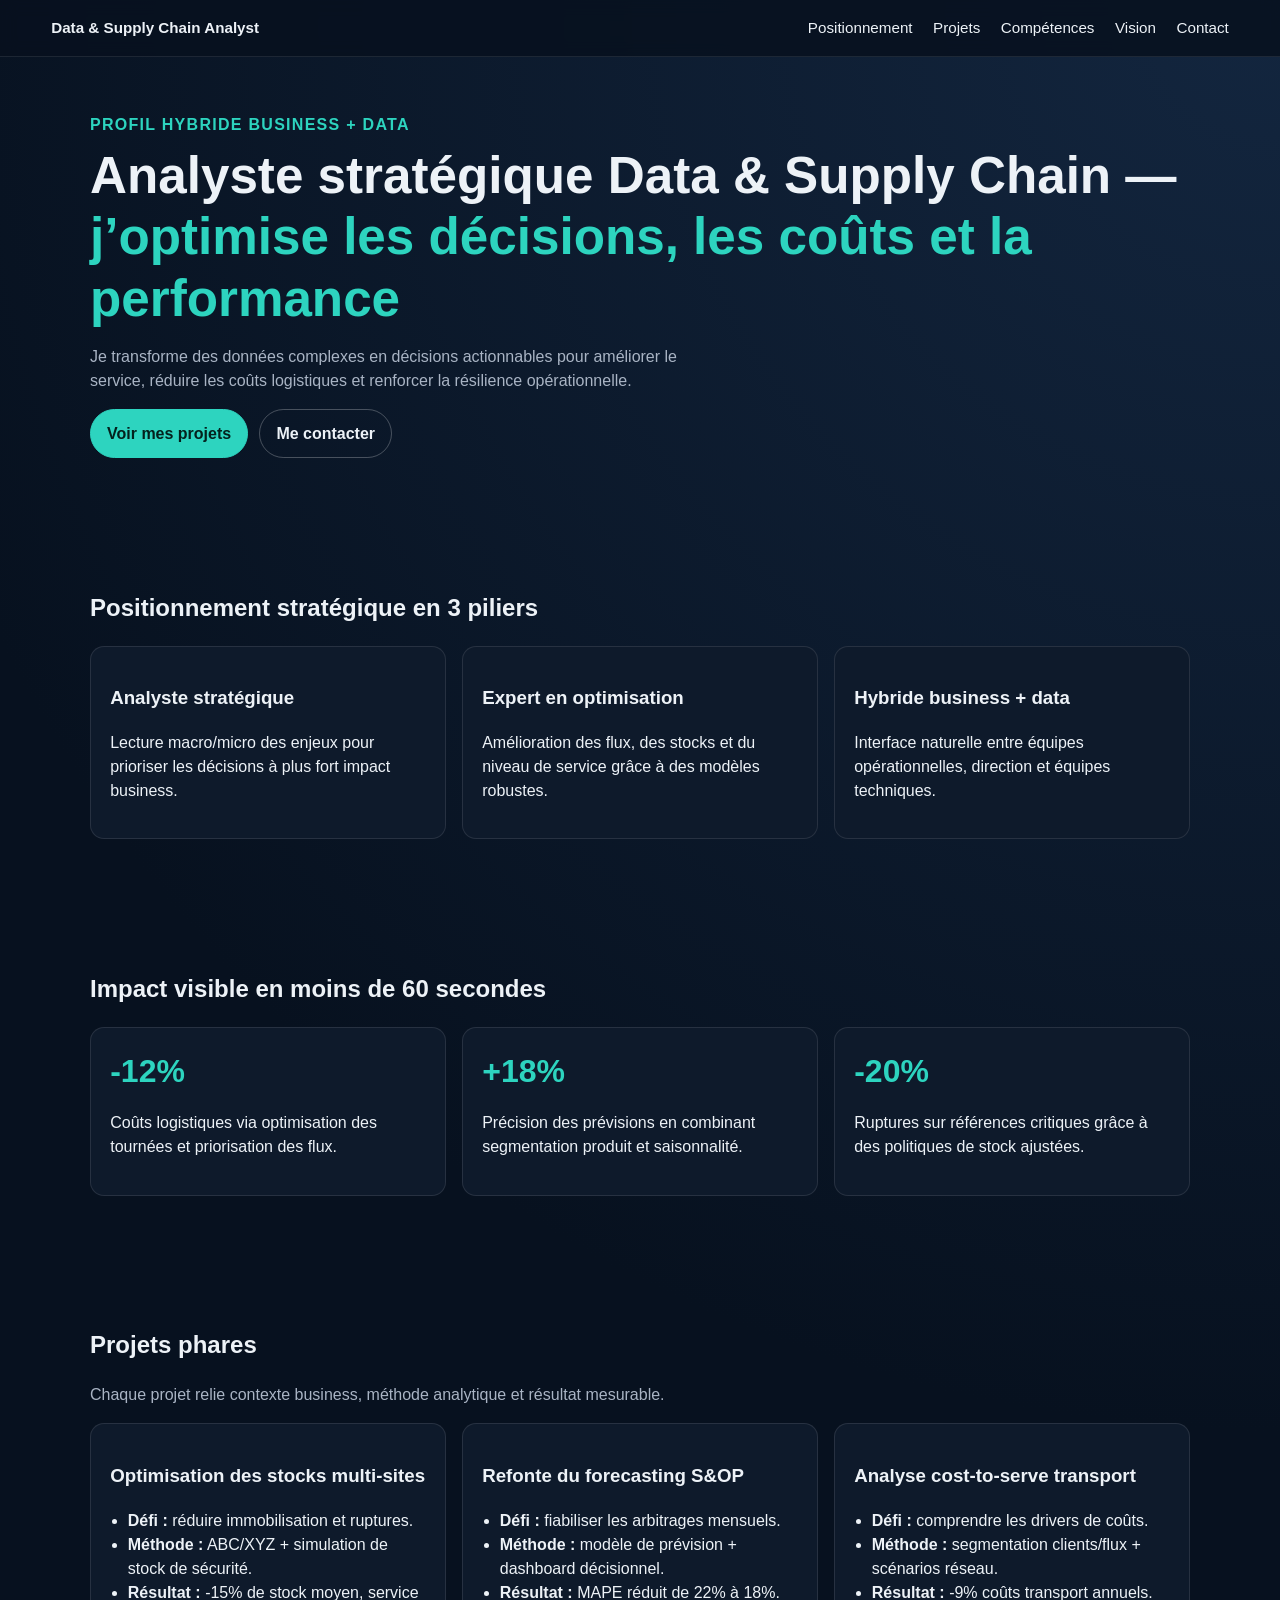
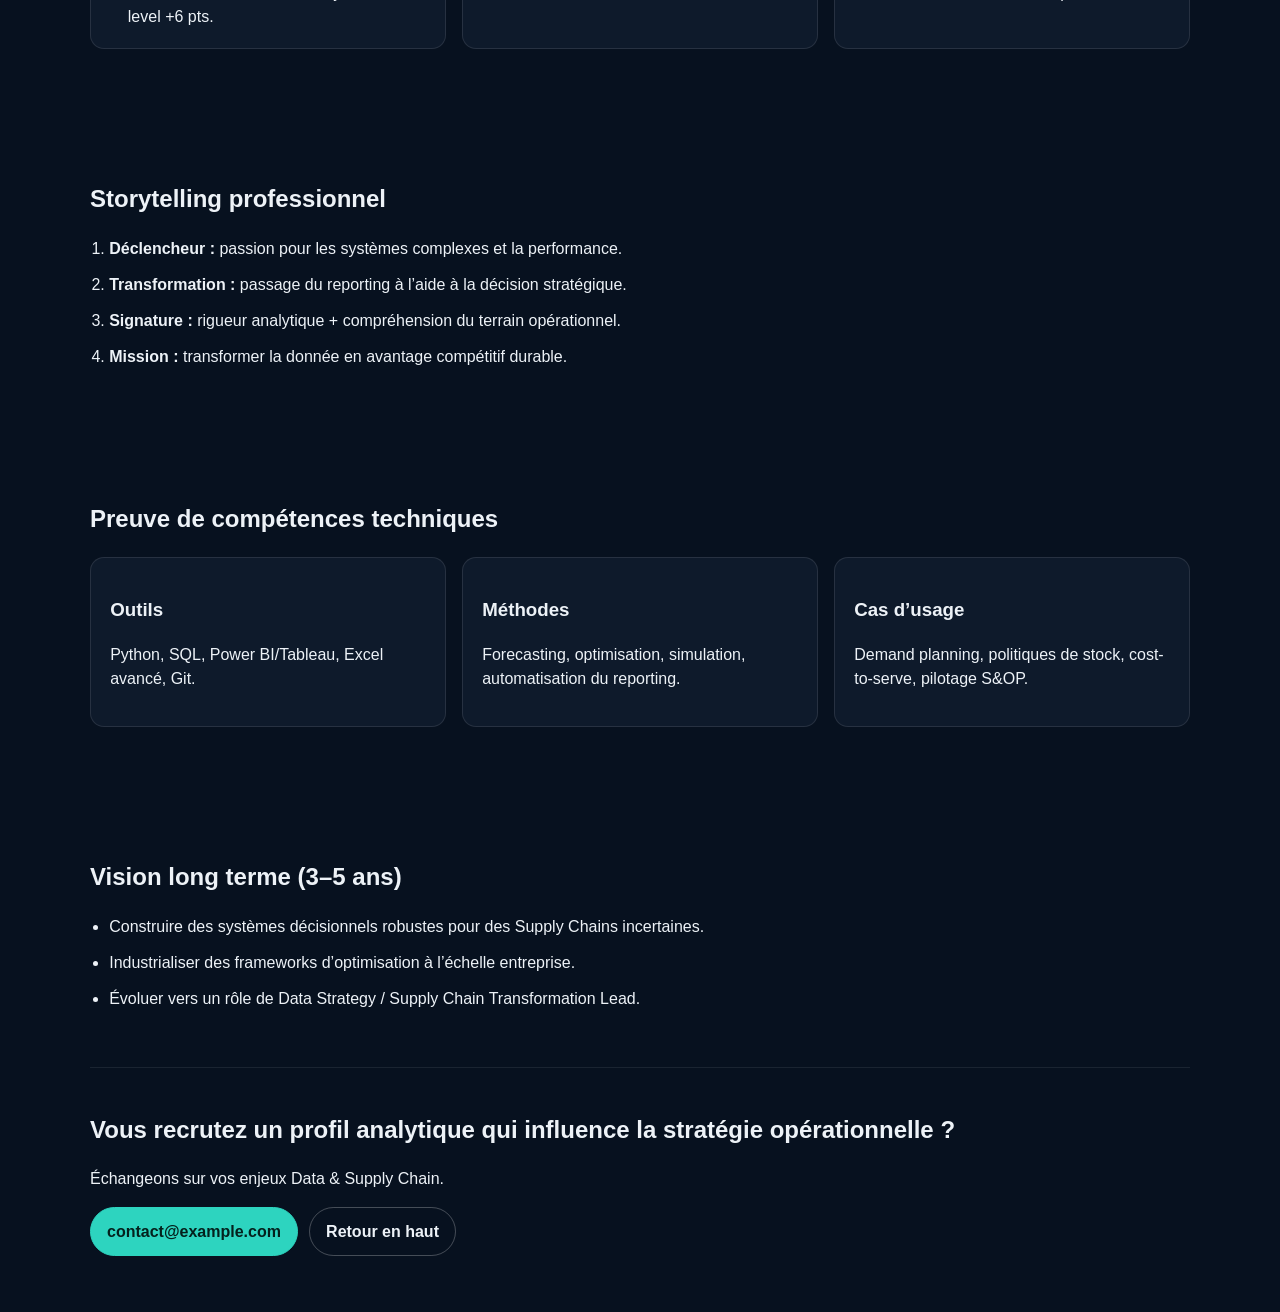
==== index.html @ 7f374b88 "Build complete portfolio website landing page" ====
<!doctype html>
<html lang="fr">
  <head>
    <meta charset="UTF-8" />
    <meta name="viewport" content="width=device-width, initial-scale=1.0" />
    <title>Portfolio | Data & Supply Chain</title>
    <meta
      name="description"
      content="Portfolio d'un profil hybride business + data, orienté stratégie, optimisation et performance Supply Chain."
    />
    <link rel="stylesheet" href="styles.css" />
  </head>
  <body>
    <header class="topbar">
      <a href="#hero" class="brand">Data & Supply Chain Analyst</a>
      <nav>
        <a href="#positionnement">Positionnement</a>
        <a href="#projets">Projets</a>
        <a href="#competences">Compétences</a>
        <a href="#vision">Vision</a>
        <a href="#contact">Contact</a>
      </nav>
    </header>

    <main>
      <section id="hero" class="hero container">
        <p class="eyebrow">Profil hybride business + data</p>
        <h1>
          Analyste stratégique Data & Supply Chain —
          <span>j’optimise les décisions, les coûts et la performance</span>
        </h1>
        <p class="lead">
          Je transforme des données complexes en décisions actionnables pour améliorer le service,
          réduire les coûts logistiques et renforcer la résilience opérationnelle.
        </p>
        <div class="cta-row">
          <a class="btn primary" href="#projets">Voir mes projets</a>
          <a class="btn" href="#contact">Me contacter</a>
        </div>
      </section>

      <section id="positionnement" class="container">
        <h2>Positionnement stratégique en 3 piliers</h2>
        <div class="grid three">
          <article class="card">
            <h3>Analyste stratégique</h3>
            <p>Lecture macro/micro des enjeux pour prioriser les décisions à plus fort impact business.</p>
          </article>
          <article class="card">
            <h3>Expert en optimisation</h3>
            <p>Amélioration des flux, des stocks et du niveau de service grâce à des modèles robustes.</p>
          </article>
          <article class="card">
            <h3>Hybride business + data</h3>
            <p>Interface naturelle entre équipes opérationnelles, direction et équipes techniques.</p>
          </article>
        </div>
      </section>

      <section class="container">
        <h2>Impact visible en moins de 60 secondes</h2>
        <div class="grid three">
          <article class="kpi">
            <strong>-12%</strong>
            <p>Coûts logistiques via optimisation des tournées et priorisation des flux.</p>
          </article>
          <article class="kpi">
            <strong>+18%</strong>
            <p>Précision des prévisions en combinant segmentation produit et saisonnalité.</p>
          </article>
          <article class="kpi">
            <strong>-20%</strong>
            <p>Ruptures sur références critiques grâce à des politiques de stock ajustées.</p>
          </article>
        </div>
      </section>

      <section id="projets" class="container">
        <h2>Projets phares</h2>
        <p class="section-intro">Chaque projet relie contexte business, méthode analytique et résultat mesurable.</p>
        <div class="grid three">
          <article class="card project">
            <h3>Optimisation des stocks multi-sites</h3>
            <ul>
              <li><strong>Défi :</strong> réduire immobilisation et ruptures.</li>
              <li><strong>Méthode :</strong> ABC/XYZ + simulation de stock de sécurité.</li>
              <li><strong>Résultat :</strong> -15% de stock moyen, service level +6 pts.</li>
            </ul>
          </article>
          <article class="card project">
            <h3>Refonte du forecasting S&OP</h3>
            <ul>
              <li><strong>Défi :</strong> fiabiliser les arbitrages mensuels.</li>
              <li><strong>Méthode :</strong> modèle de prévision + dashboard décisionnel.</li>
              <li><strong>Résultat :</strong> MAPE réduit de 22% à 18%.</li>
            </ul>
          </article>
          <article class="card project">
            <h3>Analyse cost-to-serve transport</h3>
            <ul>
              <li><strong>Défi :</strong> comprendre les drivers de coûts.</li>
              <li><strong>Méthode :</strong> segmentation clients/flux + scénarios réseau.</li>
              <li><strong>Résultat :</strong> -9% coûts transport annuels.</li>
            </ul>
          </article>
        </div>
      </section>

      <section class="container timeline">
        <h2>Storytelling professionnel</h2>
        <ol>
          <li><strong>Déclencheur :</strong> passion pour les systèmes complexes et la performance.</li>
          <li><strong>Transformation :</strong> passage du reporting à l’aide à la décision stratégique.</li>
          <li><strong>Signature :</strong> rigueur analytique + compréhension du terrain opérationnel.</li>
          <li><strong>Mission :</strong> transformer la donnée en avantage compétitif durable.</li>
        </ol>
      </section>

      <section id="competences" class="container">
        <h2>Preuve de compétences techniques</h2>
        <div class="grid three">
          <article class="card">
            <h3>Outils</h3>
            <p>Python, SQL, Power BI/Tableau, Excel avancé, Git.</p>
          </article>
          <article class="card">
            <h3>Méthodes</h3>
            <p>Forecasting, optimisation, simulation, automatisation du reporting.</p>
          </article>
          <article class="card">
            <h3>Cas d’usage</h3>
            <p>Demand planning, politiques de stock, cost-to-serve, pilotage S&OP.</p>
          </article>
        </div>
      </section>

      <section id="vision" class="container vision">
        <h2>Vision long terme (3–5 ans)</h2>
        <ul>
          <li>Construire des systèmes décisionnels robustes pour des Supply Chains incertaines.</li>
          <li>Industrialiser des frameworks d’optimisation à l’échelle entreprise.</li>
          <li>Évoluer vers un rôle de Data Strategy / Supply Chain Transformation Lead.</li>
        </ul>
      </section>
    </main>

    <footer id="contact" class="container footer">
      <h2>Vous recrutez un profil analytique qui influence la stratégie opérationnelle ?</h2>
      <p>Échangeons sur vos enjeux Data & Supply Chain.</p>
      <div class="cta-row">
        <a class="btn primary" href="mailto:contact@example.com">contact@example.com</a>
        <a class="btn" href="#hero">Retour en haut</a>
      </div>
    </footer>
  </body>
</html>
---- styles.css ----
:root {
  --bg: #07111f;
  --card: #0e1a2b;
  --text: #edf2f7;
  --muted: #a9b4c4;
  --accent: #2dd4bf;
  --accent-dark: #14b8a6;
}

* {
  box-sizing: border-box;
}

body {
  margin: 0;
  font-family: Inter, Segoe UI, Roboto, Helvetica, Arial, sans-serif;
  background: radial-gradient(circle at top right, #13263f, var(--bg) 45%);
  color: var(--text);
  line-height: 1.5;
}

.container {
  width: min(1100px, 92%);
  margin: 0 auto;
  padding: 3.5rem 0;
}

.topbar {
  position: sticky;
  top: 0;
  z-index: 20;
  display: flex;
  justify-content: space-between;
  align-items: center;
  padding: 1rem 4%;
  background: rgba(7, 17, 31, 0.86);
  backdrop-filter: blur(8px);
  border-bottom: 1px solid rgba(255, 255, 255, 0.09);
}

.topbar a {
  color: var(--text);
  text-decoration: none;
  font-size: 0.95rem;
  margin-left: 1rem;
}

.brand {
  font-weight: 700;
  margin-left: 0 !important;
}

.hero h1 {
  font-size: clamp(2rem, 5vw, 3.2rem);
  line-height: 1.2;
  margin: 0.5rem 0;
}

.hero h1 span {
  color: var(--accent);
}

.eyebrow {
  text-transform: uppercase;
  letter-spacing: 0.08em;
  color: var(--accent);
  font-weight: 600;
  margin: 0;
}

.lead,
.section-intro {
  color: var(--muted);
  max-width: 70ch;
}

.grid {
  display: grid;
  gap: 1rem;
}

.grid.three {
  grid-template-columns: repeat(auto-fit, minmax(240px, 1fr));
}

.card,
.kpi {
  background: var(--card);
  border: 1px solid rgba(255, 255, 255, 0.1);
  border-radius: 14px;
  padding: 1.2rem;
}

.kpi strong {
  font-size: 2rem;
  color: var(--accent);
}

.project ul {
  margin: 0;
  padding-left: 1.1rem;
}

.timeline ol,
.vision ul {
  display: grid;
  gap: 0.75rem;
  margin: 0;
  padding-left: 1.2rem;
}

.btn {
  display: inline-block;
  text-decoration: none;
  color: var(--text);
  border: 1px solid rgba(255, 255, 255, 0.25);
  border-radius: 999px;
  padding: 0.7rem 1rem;
  font-weight: 600;
}

.btn.primary {
  background: var(--accent);
  color: #04211d;
  border-color: var(--accent);
}

.btn.primary:hover {
  background: var(--accent-dark);
}

.cta-row {
  display: flex;
  gap: 0.7rem;
  flex-wrap: wrap;
  margin-top: 1rem;
}

.footer {
  padding-top: 1.5rem;
  border-top: 1px solid rgba(255, 255, 255, 0.08);
}
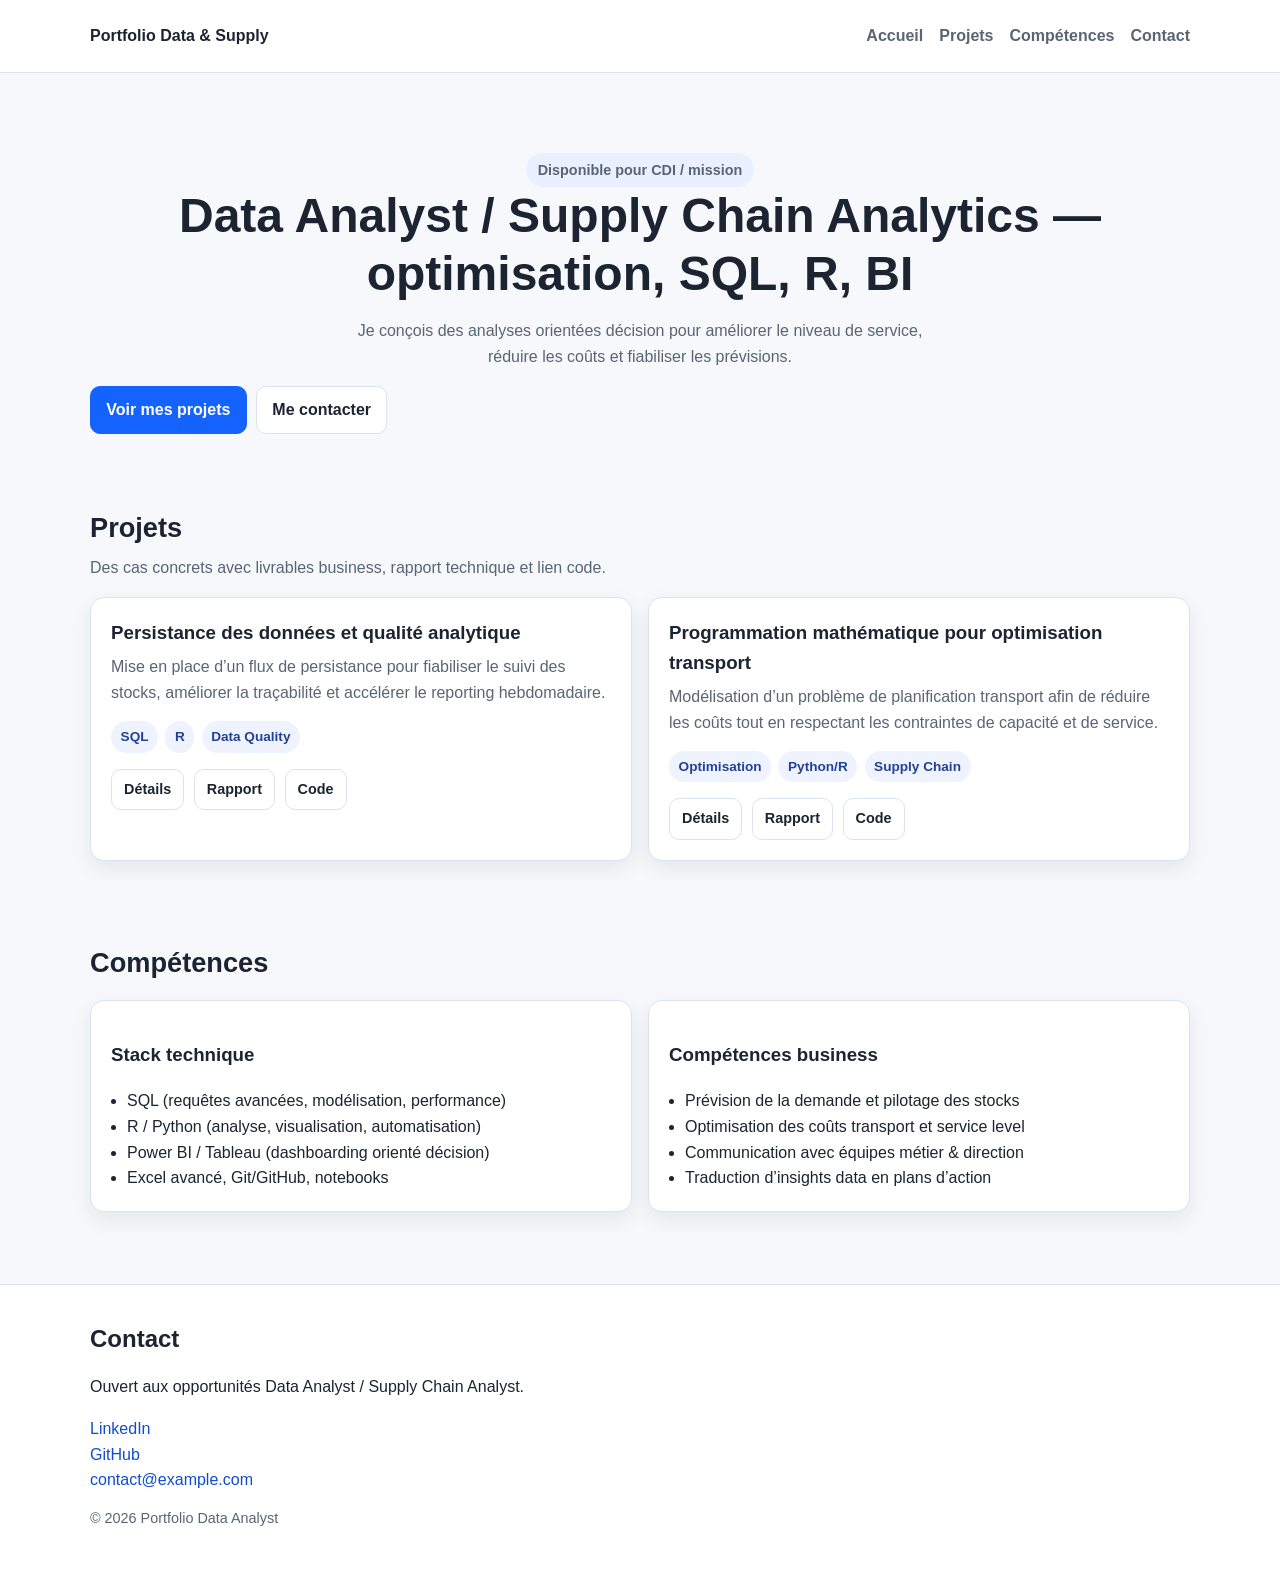
==== commit 5f958c8f: "Restructure portfolio for GitHub Pages with project pages and assets" ====
--- a/index.html
+++ b/index.html
@@ -3,153 +3,124 @@
   <head>
     <meta charset="UTF-8" />
     <meta name="viewport" content="width=device-width, initial-scale=1.0" />
-    <title>Portfolio | Data & Supply Chain</title>
+    <title>Portfolio Data Analyst | Supply Chain Analytics</title>
     <meta
       name="description"
-      content="Portfolio d'un profil hybride business + data, orienté stratégie, optimisation et performance Supply Chain."
+      content="Portfolio professionnel Data Analyst / Supply Chain Analyst : projets, rapports, notebooks, compétences SQL/R/Power BI et optimisation."
     />
+    <meta name="robots" content="index,follow" />
+    <link rel="icon" href="assets/img/favicon.svg" type="image/svg+xml" />
     <link rel="stylesheet" href="styles.css" />
   </head>
   <body>
-    <header class="topbar">
-      <a href="#hero" class="brand">Data & Supply Chain Analyst</a>
-      <nav>
-        <a href="#positionnement">Positionnement</a>
-        <a href="#projets">Projets</a>
-        <a href="#competences">Compétences</a>
-        <a href="#vision">Vision</a>
-        <a href="#contact">Contact</a>
-      </nav>
+    <header class="site-header" id="accueil">
+      <div class="container nav-wrap">
+        <a class="brand" href="#accueil">Portfolio Data & Supply</a>
+        <nav class="main-nav" aria-label="Navigation principale">
+          <a href="#accueil">Accueil</a>
+          <a href="#projets">Projets</a>
+          <a href="#competences">Compétences</a>
+          <a href="#contact">Contact</a>
+        </nav>
+      </div>
     </header>
 
     <main>
-      <section id="hero" class="hero container">
-        <p class="eyebrow">Profil hybride business + data</p>
-        <h1>
-          Analyste stratégique Data & Supply Chain —
-          <span>j’optimise les décisions, les coûts et la performance</span>
-        </h1>
-        <p class="lead">
-          Je transforme des données complexes en décisions actionnables pour améliorer le service,
-          réduire les coûts logistiques et renforcer la résilience opérationnelle.
+      <section class="hero container">
+        <p class="badge">Disponible pour CDI / mission</p>
+        <h1>Data Analyst / Supply Chain Analytics — optimisation, SQL, R, BI</h1>
+        <p>
+          Je conçois des analyses orientées décision pour améliorer le niveau de service,
+          réduire les coûts et fiabiliser les prévisions.
         </p>
-        <div class="cta-row">
-          <a class="btn primary" href="#projets">Voir mes projets</a>
+        <div class="cta-group">
+          <a class="btn btn-primary" href="#projets">Voir mes projets</a>
           <a class="btn" href="#contact">Me contacter</a>
         </div>
       </section>
 
-      <section id="positionnement" class="container">
-        <h2>Positionnement stratégique en 3 piliers</h2>
-        <div class="grid three">
-          <article class="card">
-            <h3>Analyste stratégique</h3>
-            <p>Lecture macro/micro des enjeux pour prioriser les décisions à plus fort impact business.</p>
+      <section class="container section" id="projets">
+        <div class="section-head">
+          <h2>Projets</h2>
+          <p>Des cas concrets avec livrables business, rapport technique et lien code.</p>
+        </div>
+
+        <div class="project-grid">
+          <article class="card project-card">
+            <h3>Persistance des données et qualité analytique</h3>
+            <p>
+              Mise en place d’un flux de persistance pour fiabiliser le suivi des stocks,
+              améliorer la traçabilité et accélérer le reporting hebdomadaire.
+            </p>
+            <ul class="tags" aria-label="Technologies utilisées">
+              <li>SQL</li>
+              <li>R</li>
+              <li>Data Quality</li>
+            </ul>
+            <div class="actions">
+              <a class="btn btn-small" href="projects/persistance-donnees.html">Détails</a>
+              <a class="btn btn-small" href="assets/reports/persistance_donnees.pdf">Rapport</a>
+              <a class="btn btn-small" href="https://github.com/username/portfolio-data-analyst/tree/main/notebooks" target="_blank" rel="noopener">Code</a>
+            </div>
           </article>
-          <article class="card">
-            <h3>Expert en optimisation</h3>
-            <p>Amélioration des flux, des stocks et du niveau de service grâce à des modèles robustes.</p>
-          </article>
-          <article class="card">
-            <h3>Hybride business + data</h3>
-            <p>Interface naturelle entre équipes opérationnelles, direction et équipes techniques.</p>
+
+          <article class="card project-card">
+            <h3>Programmation mathématique pour optimisation transport</h3>
+            <p>
+              Modélisation d’un problème de planification transport afin de réduire les coûts
+              tout en respectant les contraintes de capacité et de service.
+            </p>
+            <ul class="tags" aria-label="Technologies utilisées">
+              <li>Optimisation</li>
+              <li>Python/R</li>
+              <li>Supply Chain</li>
+            </ul>
+            <div class="actions">
+              <a class="btn btn-small" href="projects/programmation-math.html">Détails</a>
+              <a class="btn btn-small" href="assets/reports/rapport.html">Rapport</a>
+              <a class="btn btn-small" href="https://github.com/username/portfolio-data-analyst/blob/main/notebooks/projet.ipynb" target="_blank" rel="noopener">Code</a>
+            </div>
           </article>
         </div>
       </section>
 
-      <section class="container">
-        <h2>Impact visible en moins de 60 secondes</h2>
-        <div class="grid three">
-          <article class="kpi">
-            <strong>-12%</strong>
-            <p>Coûts logistiques via optimisation des tournées et priorisation des flux.</p>
-          </article>
-          <article class="kpi">
-            <strong>+18%</strong>
-            <p>Précision des prévisions en combinant segmentation produit et saisonnalité.</p>
-          </article>
-          <article class="kpi">
-            <strong>-20%</strong>
-            <p>Ruptures sur références critiques grâce à des politiques de stock ajustées.</p>
-          </article>
+      <section class="container section" id="competences">
+        <div class="section-head">
+          <h2>Compétences</h2>
         </div>
-      </section>
-
-      <section id="projets" class="container">
-        <h2>Projets phares</h2>
-        <p class="section-intro">Chaque projet relie contexte business, méthode analytique et résultat mesurable.</p>
-        <div class="grid three">
-          <article class="card project">
-            <h3>Optimisation des stocks multi-sites</h3>
+        <div class="skills-grid">
+          <article class="card">
+            <h3>Stack technique</h3>
             <ul>
-              <li><strong>Défi :</strong> réduire immobilisation et ruptures.</li>
-              <li><strong>Méthode :</strong> ABC/XYZ + simulation de stock de sécurité.</li>
-              <li><strong>Résultat :</strong> -15% de stock moyen, service level +6 pts.</li>
+              <li>SQL (requêtes avancées, modélisation, performance)</li>
+              <li>R / Python (analyse, visualisation, automatisation)</li>
+              <li>Power BI / Tableau (dashboarding orienté décision)</li>
+              <li>Excel avancé, Git/GitHub, notebooks</li>
             </ul>
           </article>
-          <article class="card project">
-            <h3>Refonte du forecasting S&OP</h3>
+          <article class="card">
+            <h3>Compétences business</h3>
             <ul>
-              <li><strong>Défi :</strong> fiabiliser les arbitrages mensuels.</li>
-              <li><strong>Méthode :</strong> modèle de prévision + dashboard décisionnel.</li>
-              <li><strong>Résultat :</strong> MAPE réduit de 22% à 18%.</li>
-            </ul>
-          </article>
-          <article class="card project">
-            <h3>Analyse cost-to-serve transport</h3>
-            <ul>
-              <li><strong>Défi :</strong> comprendre les drivers de coûts.</li>
-              <li><strong>Méthode :</strong> segmentation clients/flux + scénarios réseau.</li>
-              <li><strong>Résultat :</strong> -9% coûts transport annuels.</li>
+              <li>Prévision de la demande et pilotage des stocks</li>
+              <li>Optimisation des coûts transport et service level</li>
+              <li>Communication avec équipes métier & direction</li>
+              <li>Traduction d’insights data en plans d’action</li>
             </ul>
           </article>
         </div>
       </section>
-
-      <section class="container timeline">
-        <h2>Storytelling professionnel</h2>
-        <ol>
-          <li><strong>Déclencheur :</strong> passion pour les systèmes complexes et la performance.</li>
-          <li><strong>Transformation :</strong> passage du reporting à l’aide à la décision stratégique.</li>
-          <li><strong>Signature :</strong> rigueur analytique + compréhension du terrain opérationnel.</li>
-          <li><strong>Mission :</strong> transformer la donnée en avantage compétitif durable.</li>
-        </ol>
-      </section>
-
-      <section id="competences" class="container">
-        <h2>Preuve de compétences techniques</h2>
-        <div class="grid three">
-          <article class="card">
-            <h3>Outils</h3>
-            <p>Python, SQL, Power BI/Tableau, Excel avancé, Git.</p>
-          </article>
-          <article class="card">
-            <h3>Méthodes</h3>
-            <p>Forecasting, optimisation, simulation, automatisation du reporting.</p>
-          </article>
-          <article class="card">
-            <h3>Cas d’usage</h3>
-            <p>Demand planning, politiques de stock, cost-to-serve, pilotage S&OP.</p>
-          </article>
-        </div>
-      </section>
-
-      <section id="vision" class="container vision">
-        <h2>Vision long terme (3–5 ans)</h2>
-        <ul>
-          <li>Construire des systèmes décisionnels robustes pour des Supply Chains incertaines.</li>
-          <li>Industrialiser des frameworks d’optimisation à l’échelle entreprise.</li>
-          <li>Évoluer vers un rôle de Data Strategy / Supply Chain Transformation Lead.</li>
-        </ul>
-      </section>
     </main>
 
-    <footer id="contact" class="container footer">
-      <h2>Vous recrutez un profil analytique qui influence la stratégie opérationnelle ?</h2>
-      <p>Échangeons sur vos enjeux Data & Supply Chain.</p>
-      <div class="cta-row">
-        <a class="btn primary" href="mailto:contact@example.com">contact@example.com</a>
-        <a class="btn" href="#hero">Retour en haut</a>
+    <footer class="site-footer" id="contact">
+      <div class="container footer-content">
+        <h2>Contact</h2>
+        <p>Ouvert aux opportunités Data Analyst / Supply Chain Analyst.</p>
+        <ul>
+          <li><a href="https://www.linkedin.com/in/username" target="_blank" rel="noopener">LinkedIn</a></li>
+          <li><a href="https://github.com/username" target="_blank" rel="noopener">GitHub</a></li>
+          <li><a href="mailto:contact@example.com">contact@example.com</a></li>
+        </ul>
+        <p class="copyright">© 2026 Portfolio Data Analyst</p>
       </div>
     </footer>
   </body>
--- a/styles.css
+++ b/styles.css
@@ -1,142 +1,288 @@
+/* =============================
+   Base
+   ============================= */
 :root {
-  --bg: #07111f;
-  --card: #0e1a2b;
-  --text: #edf2f7;
-  --muted: #a9b4c4;
-  --accent: #2dd4bf;
-  --accent-dark: #14b8a6;
+  --bg: #f6f8fb;
+  --surface: #ffffff;
+  --text: #1b2430;
+  --muted: #5a6574;
+  --primary: #1463ff;
+  --primary-dark: #0f4cd1;
+  --border: #dce3ef;
+  --shadow: 0 8px 20px rgba(20, 34, 66, 0.08);
 }
 
 * {
   box-sizing: border-box;
 }
 
+html {
+  scroll-behavior: smooth;
+}
+
 body {
   margin: 0;
-  font-family: Inter, Segoe UI, Roboto, Helvetica, Arial, sans-serif;
-  background: radial-gradient(circle at top right, #13263f, var(--bg) 45%);
+  font-family: "Inter", "Segoe UI", Roboto, Arial, sans-serif;
   color: var(--text);
-  line-height: 1.5;
+  background: var(--bg);
+  line-height: 1.6;
+}
+
+img {
+  max-width: 100%;
+  display: block;
 }
 
 .container {
   width: min(1100px, 92%);
-  margin: 0 auto;
-  padding: 3.5rem 0;
-}
-
-.topbar {
+  margin-inline: auto;
+}
+
+/* =============================
+   Header / Nav
+   ============================= */
+.site-header {
   position: sticky;
   top: 0;
   z-index: 20;
-  display: flex;
+  background: rgba(255, 255, 255, 0.94);
+  border-bottom: 1px solid var(--border);
+  backdrop-filter: blur(8px);
+}
+
+.nav-wrap {
+  display: flex;
+  align-items: center;
   justify-content: space-between;
-  align-items: center;
-  padding: 1rem 4%;
-  background: rgba(7, 17, 31, 0.86);
-  backdrop-filter: blur(8px);
-  border-bottom: 1px solid rgba(255, 255, 255, 0.09);
-}
-
-.topbar a {
+  min-height: 72px;
+}
+
+.brand {
   color: var(--text);
   text-decoration: none;
-  font-size: 0.95rem;
-  margin-left: 1rem;
-}
-
-.brand {
   font-weight: 700;
-  margin-left: 0 !important;
+}
+
+.main-nav {
+  display: flex;
+  gap: 1rem;
+}
+
+.main-nav a {
+  color: var(--muted);
+  text-decoration: none;
+  font-weight: 600;
+}
+
+.main-nav a:hover {
+  color: var(--primary);
+}
+
+/* =============================
+   Hero
+   ============================= */
+.hero {
+  padding: 4rem 0 2rem;
+  text-align: center;
+}
+
+.badge {
+  display: inline-block;
+  margin: 0 0 0.75rem;
+  padding: 0.35rem 0.7rem;
+  border-radius: 999px;
+  background: #e9f0ff;
+  color: var(--primary-dark);
+  font-weight: 600;
+  font-size: 0.9rem;
 }
 
 .hero h1 {
-  font-size: clamp(2rem, 5vw, 3.2rem);
+  margin: 0;
+  font-size: clamp(1.9rem, 4vw, 3rem);
   line-height: 1.2;
-  margin: 0.5rem 0;
-}
-
-.hero h1 span {
-  color: var(--accent);
-}
-
-.eyebrow {
-  text-transform: uppercase;
-  letter-spacing: 0.08em;
-  color: var(--accent);
-  font-weight: 600;
-  margin: 0;
-}
-
-.lead,
-.section-intro {
-  color: var(--muted);
-  max-width: 70ch;
-}
-
-.grid {
+}
+
+.hero p {
+  max-width: 68ch;
+  margin: 1rem auto 0;
+  color: var(--muted);
+}
+
+/* =============================
+   Sections
+   ============================= */
+.section {
+  padding: 2.5rem 0;
+}
+
+.section-head h2 {
+  margin: 0;
+  font-size: 1.7rem;
+}
+
+.section-head p {
+  margin-top: 0.35rem;
+  color: var(--muted);
+}
+
+.card {
+  background: var(--surface);
+  border: 1px solid var(--border);
+  border-radius: 14px;
+  padding: 1.25rem;
+  box-shadow: var(--shadow);
+}
+
+.project-grid {
   display: grid;
+  grid-template-columns: repeat(auto-fit, minmax(280px, 1fr));
   gap: 1rem;
-}
-
-.grid.three {
-  grid-template-columns: repeat(auto-fit, minmax(240px, 1fr));
-}
-
-.card,
-.kpi {
-  background: var(--card);
-  border: 1px solid rgba(255, 255, 255, 0.1);
-  border-radius: 14px;
-  padding: 1.2rem;
-}
-
-.kpi strong {
-  font-size: 2rem;
-  color: var(--accent);
-}
-
-.project ul {
-  margin: 0;
-  padding-left: 1.1rem;
-}
-
-.timeline ol,
-.vision ul {
+  margin-top: 1rem;
+}
+
+.project-card h3 {
+  margin-top: 0;
+  margin-bottom: 0.4rem;
+}
+
+.project-card p {
+  margin-top: 0;
+  color: var(--muted);
+}
+
+.tags {
+  list-style: none;
+  margin: 0.75rem 0 1rem;
+  padding: 0;
+  display: flex;
+  flex-wrap: wrap;
+  gap: 0.45rem;
+}
+
+.tags li {
+  padding: 0.3rem 0.6rem;
+  border-radius: 999px;
+  background: #eef3ff;
+  color: #234293;
+  font-size: 0.85rem;
+  font-weight: 600;
+}
+
+.skills-grid {
+  margin-top: 1rem;
   display: grid;
-  gap: 0.75rem;
-  margin: 0;
-  padding-left: 1.2rem;
-}
-
+  grid-template-columns: repeat(auto-fit, minmax(280px, 1fr));
+  gap: 1rem;
+}
+
+.skills-grid ul {
+  padding-left: 1rem;
+  margin: 0.5rem 0 0;
+}
+
+/* =============================
+   Buttons
+   ============================= */
 .btn {
   display: inline-block;
-  text-decoration: none;
+  border: 1px solid var(--border);
+  background: #fff;
   color: var(--text);
-  border: 1px solid rgba(255, 255, 255, 0.25);
-  border-radius: 999px;
-  padding: 0.7rem 1rem;
-  font-weight: 600;
-}
-
-.btn.primary {
-  background: var(--accent);
-  color: #04211d;
-  border-color: var(--accent);
-}
-
-.btn.primary:hover {
-  background: var(--accent-dark);
-}
-
-.cta-row {
-  display: flex;
-  gap: 0.7rem;
+  text-decoration: none;
+  font-weight: 600;
+  border-radius: 10px;
+  padding: 0.65rem 0.95rem;
+  transition: 0.2s ease;
+}
+
+.btn:hover {
+  border-color: var(--primary);
+  color: var(--primary);
+}
+
+.btn-primary {
+  background: var(--primary);
+  border-color: var(--primary);
+  color: #fff;
+}
+
+.btn-primary:hover {
+  background: var(--primary-dark);
+  border-color: var(--primary-dark);
+  color: #fff;
+}
+
+.btn-small {
+  font-size: 0.9rem;
+  padding: 0.5rem 0.75rem;
+}
+
+.cta-group,
+.actions {
+  display: flex;
+  gap: 0.6rem;
   flex-wrap: wrap;
   margin-top: 1rem;
 }
 
-.footer {
-  padding-top: 1.5rem;
-  border-top: 1px solid rgba(255, 255, 255, 0.08);
-}
+/* =============================
+   Footer
+   ============================= */
+.site-footer {
+  margin-top: 2rem;
+  border-top: 1px solid var(--border);
+  background: #fff;
+}
+
+.footer-content {
+  padding: 2.2rem 0;
+}
+
+.footer-content h2 {
+  margin: 0;
+}
+
+.footer-content ul {
+  list-style: none;
+  padding: 0;
+  margin: 0.8rem 0;
+}
+
+.footer-content a {
+  color: var(--primary-dark);
+  text-decoration: none;
+}
+
+.footer-content a:hover {
+  text-decoration: underline;
+}
+
+.copyright {
+  color: var(--muted);
+  font-size: 0.9rem;
+}
+
+/* =============================
+   Responsive
+   ============================= */
+@media (max-width: 760px) {
+  .nav-wrap {
+    flex-direction: column;
+    align-items: flex-start;
+    gap: 0.65rem;
+    padding: 0.8rem 0;
+  }
+
+  .main-nav {
+    flex-wrap: wrap;
+  }
+
+  .hero {
+    text-align: left;
+  }
+
+  .hero p {
+    margin-inline: 0;
+  }
+}
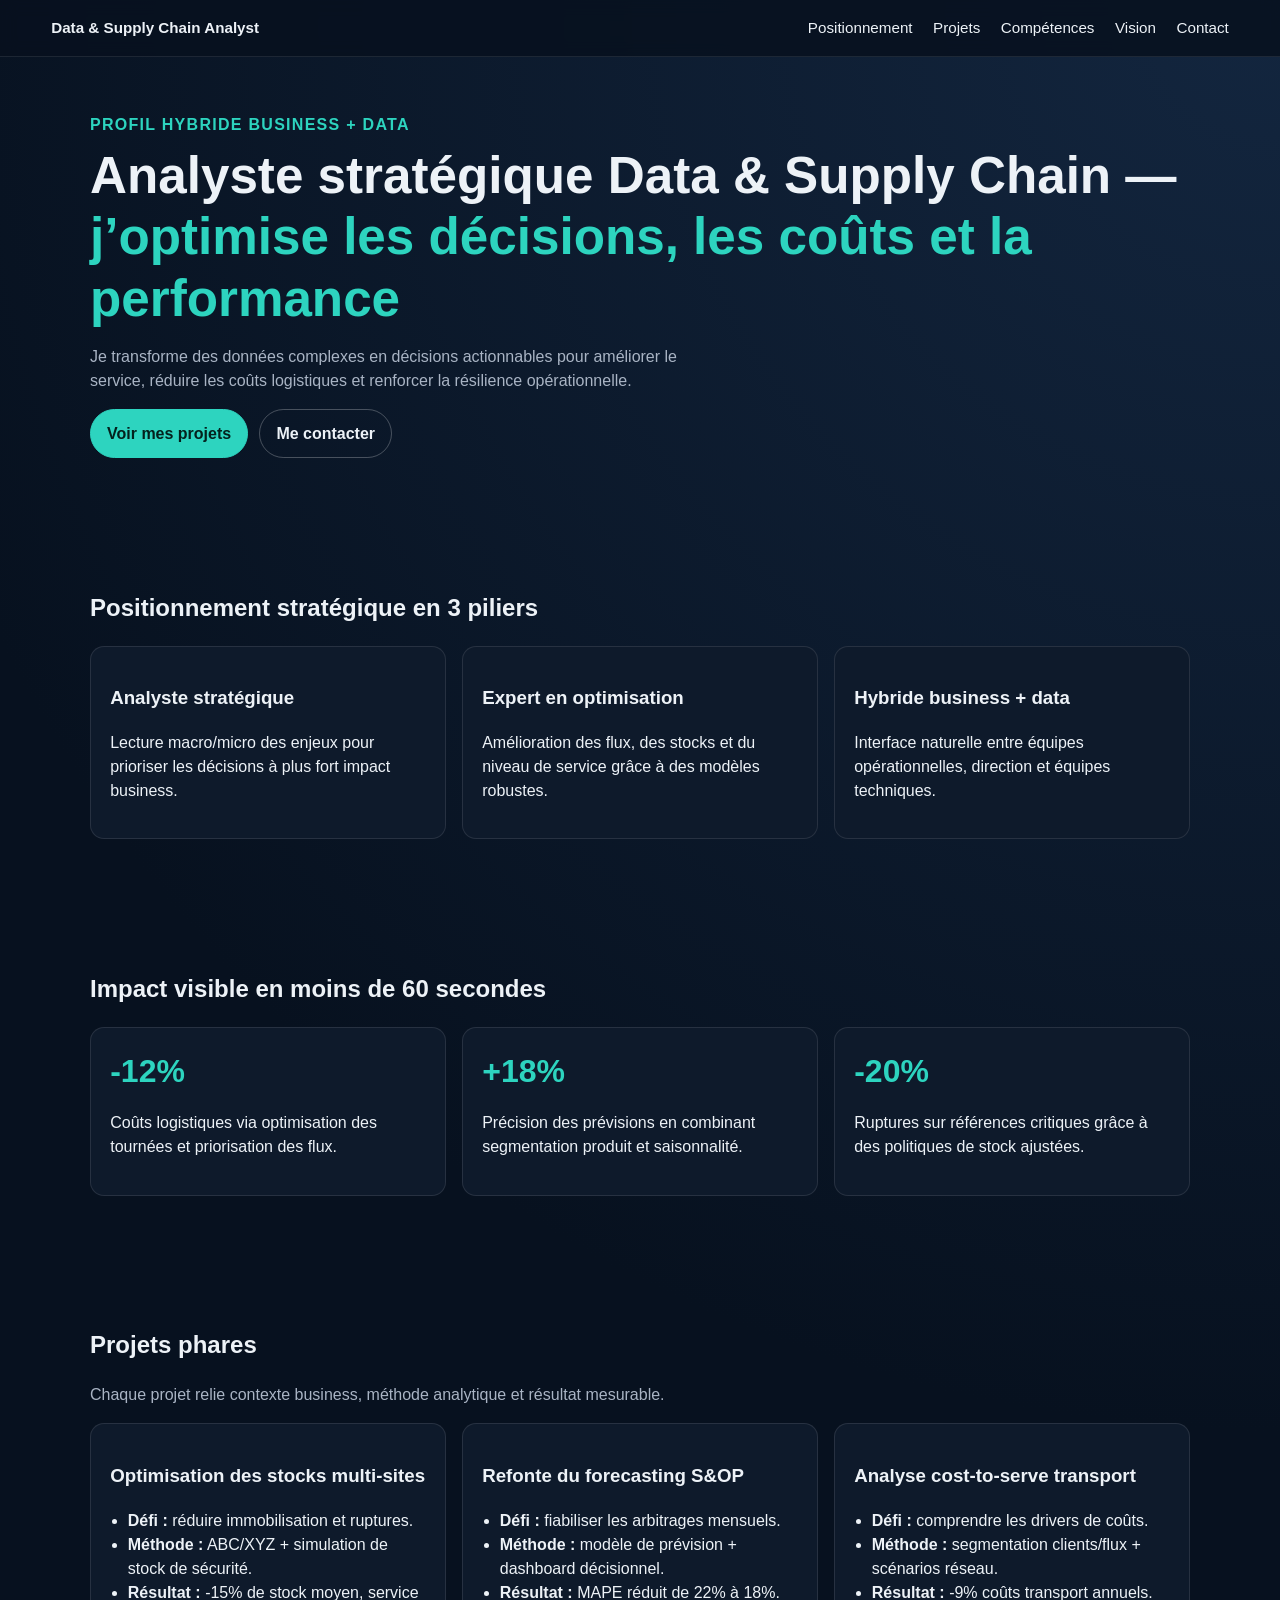
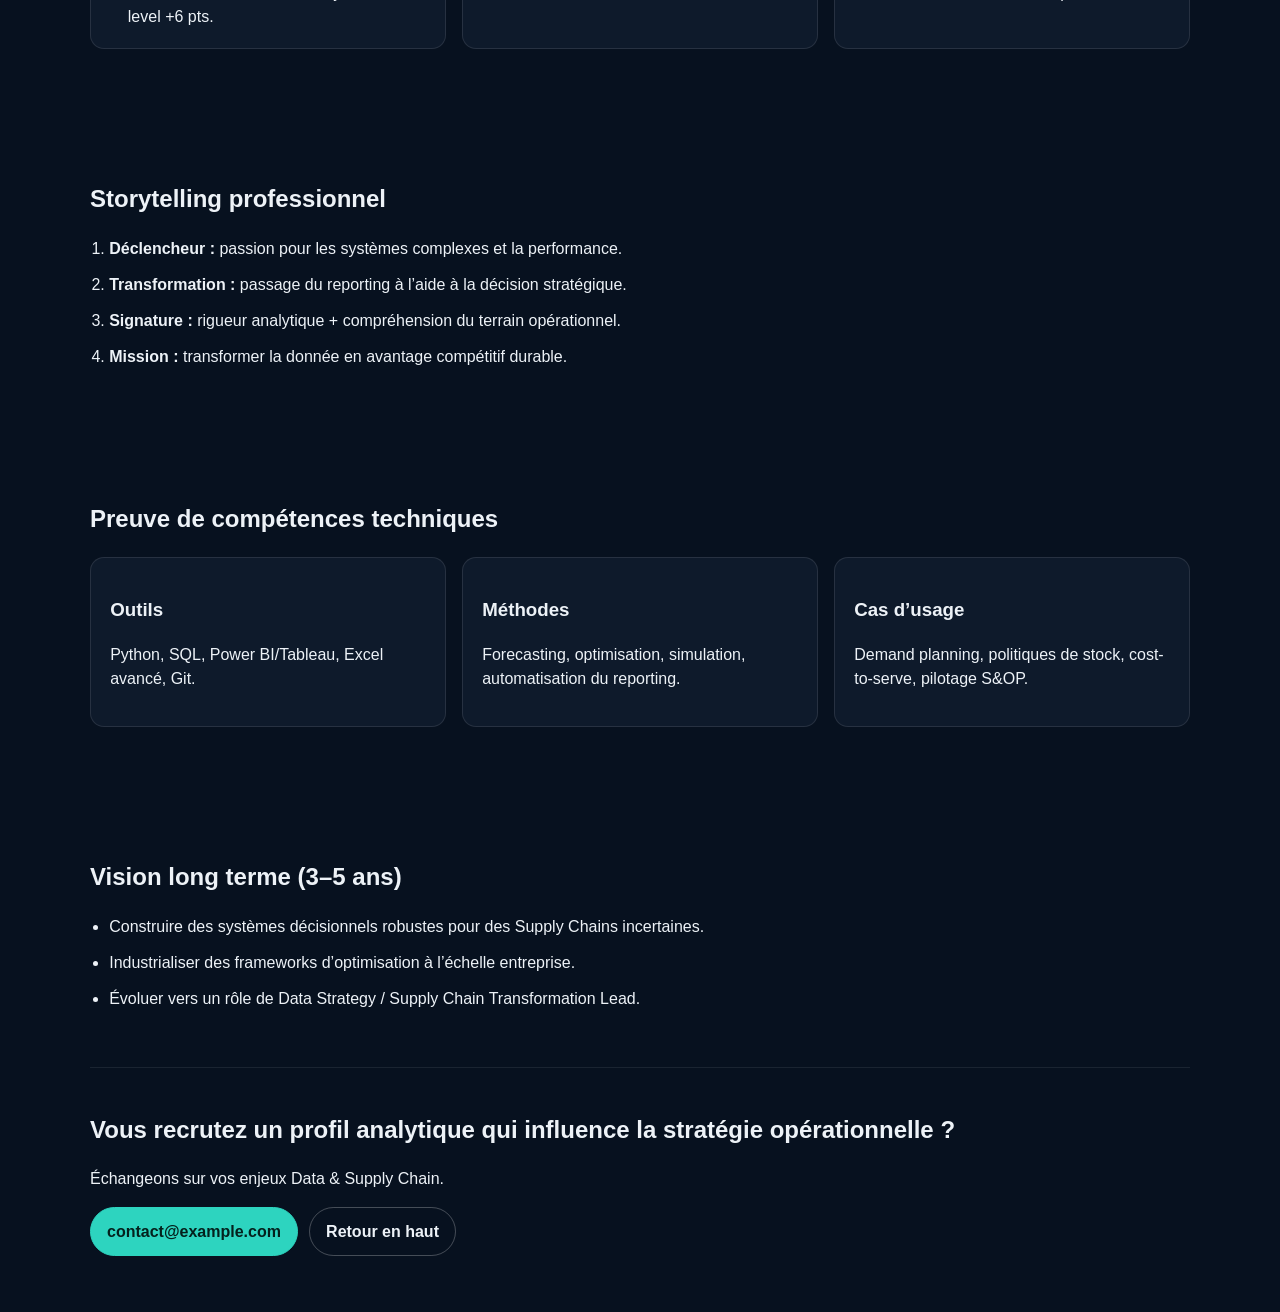
==== commit 83225058: "Merge branch 'main' into codex/design-branding-website-for-data-expert-6e47sk" ====
--- a/index.html
+++ b/index.html
@@ -3,124 +3,153 @@
   <head>
     <meta charset="UTF-8" />
     <meta name="viewport" content="width=device-width, initial-scale=1.0" />
-    <title>Portfolio Data Analyst | Supply Chain Analytics</title>
+    <title>Portfolio | Data & Supply Chain</title>
     <meta
       name="description"
-      content="Portfolio professionnel Data Analyst / Supply Chain Analyst : projets, rapports, notebooks, compétences SQL/R/Power BI et optimisation."
+      content="Portfolio d'un profil hybride business + data, orienté stratégie, optimisation et performance Supply Chain."
     />
-    <meta name="robots" content="index,follow" />
-    <link rel="icon" href="assets/img/favicon.svg" type="image/svg+xml" />
     <link rel="stylesheet" href="styles.css" />
   </head>
   <body>
-    <header class="site-header" id="accueil">
-      <div class="container nav-wrap">
-        <a class="brand" href="#accueil">Portfolio Data & Supply</a>
-        <nav class="main-nav" aria-label="Navigation principale">
-          <a href="#accueil">Accueil</a>
-          <a href="#projets">Projets</a>
-          <a href="#competences">Compétences</a>
-          <a href="#contact">Contact</a>
-        </nav>
-      </div>
+    <header class="topbar">
+      <a href="#hero" class="brand">Data & Supply Chain Analyst</a>
+      <nav>
+        <a href="#positionnement">Positionnement</a>
+        <a href="#projets">Projets</a>
+        <a href="#competences">Compétences</a>
+        <a href="#vision">Vision</a>
+        <a href="#contact">Contact</a>
+      </nav>
     </header>
 
     <main>
-      <section class="hero container">
-        <p class="badge">Disponible pour CDI / mission</p>
-        <h1>Data Analyst / Supply Chain Analytics — optimisation, SQL, R, BI</h1>
-        <p>
-          Je conçois des analyses orientées décision pour améliorer le niveau de service,
-          réduire les coûts et fiabiliser les prévisions.
+      <section id="hero" class="hero container">
+        <p class="eyebrow">Profil hybride business + data</p>
+        <h1>
+          Analyste stratégique Data & Supply Chain —
+          <span>j’optimise les décisions, les coûts et la performance</span>
+        </h1>
+        <p class="lead">
+          Je transforme des données complexes en décisions actionnables pour améliorer le service,
+          réduire les coûts logistiques et renforcer la résilience opérationnelle.
         </p>
-        <div class="cta-group">
-          <a class="btn btn-primary" href="#projets">Voir mes projets</a>
+        <div class="cta-row">
+          <a class="btn primary" href="#projets">Voir mes projets</a>
           <a class="btn" href="#contact">Me contacter</a>
         </div>
       </section>
 
-      <section class="container section" id="projets">
-        <div class="section-head">
-          <h2>Projets</h2>
-          <p>Des cas concrets avec livrables business, rapport technique et lien code.</p>
-        </div>
-
-        <div class="project-grid">
-          <article class="card project-card">
-            <h3>Persistance des données et qualité analytique</h3>
-            <p>
-              Mise en place d’un flux de persistance pour fiabiliser le suivi des stocks,
-              améliorer la traçabilité et accélérer le reporting hebdomadaire.
-            </p>
-            <ul class="tags" aria-label="Technologies utilisées">
-              <li>SQL</li>
-              <li>R</li>
-              <li>Data Quality</li>
-            </ul>
-            <div class="actions">
-              <a class="btn btn-small" href="projects/persistance-donnees.html">Détails</a>
-              <a class="btn btn-small" href="assets/reports/persistance_donnees.pdf">Rapport</a>
-              <a class="btn btn-small" href="https://github.com/username/portfolio-data-analyst/tree/main/notebooks" target="_blank" rel="noopener">Code</a>
-            </div>
+      <section id="positionnement" class="container">
+        <h2>Positionnement stratégique en 3 piliers</h2>
+        <div class="grid three">
+          <article class="card">
+            <h3>Analyste stratégique</h3>
+            <p>Lecture macro/micro des enjeux pour prioriser les décisions à plus fort impact business.</p>
           </article>
-
-          <article class="card project-card">
-            <h3>Programmation mathématique pour optimisation transport</h3>
-            <p>
-              Modélisation d’un problème de planification transport afin de réduire les coûts
-              tout en respectant les contraintes de capacité et de service.
-            </p>
-            <ul class="tags" aria-label="Technologies utilisées">
-              <li>Optimisation</li>
-              <li>Python/R</li>
-              <li>Supply Chain</li>
-            </ul>
-            <div class="actions">
-              <a class="btn btn-small" href="projects/programmation-math.html">Détails</a>
-              <a class="btn btn-small" href="assets/reports/rapport.html">Rapport</a>
-              <a class="btn btn-small" href="https://github.com/username/portfolio-data-analyst/blob/main/notebooks/projet.ipynb" target="_blank" rel="noopener">Code</a>
-            </div>
+          <article class="card">
+            <h3>Expert en optimisation</h3>
+            <p>Amélioration des flux, des stocks et du niveau de service grâce à des modèles robustes.</p>
+          </article>
+          <article class="card">
+            <h3>Hybride business + data</h3>
+            <p>Interface naturelle entre équipes opérationnelles, direction et équipes techniques.</p>
           </article>
         </div>
       </section>
 
-      <section class="container section" id="competences">
-        <div class="section-head">
-          <h2>Compétences</h2>
+      <section class="container">
+        <h2>Impact visible en moins de 60 secondes</h2>
+        <div class="grid three">
+          <article class="kpi">
+            <strong>-12%</strong>
+            <p>Coûts logistiques via optimisation des tournées et priorisation des flux.</p>
+          </article>
+          <article class="kpi">
+            <strong>+18%</strong>
+            <p>Précision des prévisions en combinant segmentation produit et saisonnalité.</p>
+          </article>
+          <article class="kpi">
+            <strong>-20%</strong>
+            <p>Ruptures sur références critiques grâce à des politiques de stock ajustées.</p>
+          </article>
         </div>
-        <div class="skills-grid">
-          <article class="card">
-            <h3>Stack technique</h3>
+      </section>
+
+      <section id="projets" class="container">
+        <h2>Projets phares</h2>
+        <p class="section-intro">Chaque projet relie contexte business, méthode analytique et résultat mesurable.</p>
+        <div class="grid three">
+          <article class="card project">
+            <h3>Optimisation des stocks multi-sites</h3>
             <ul>
-              <li>SQL (requêtes avancées, modélisation, performance)</li>
-              <li>R / Python (analyse, visualisation, automatisation)</li>
-              <li>Power BI / Tableau (dashboarding orienté décision)</li>
-              <li>Excel avancé, Git/GitHub, notebooks</li>
+              <li><strong>Défi :</strong> réduire immobilisation et ruptures.</li>
+              <li><strong>Méthode :</strong> ABC/XYZ + simulation de stock de sécurité.</li>
+              <li><strong>Résultat :</strong> -15% de stock moyen, service level +6 pts.</li>
             </ul>
           </article>
-          <article class="card">
-            <h3>Compétences business</h3>
+          <article class="card project">
+            <h3>Refonte du forecasting S&OP</h3>
             <ul>
-              <li>Prévision de la demande et pilotage des stocks</li>
-              <li>Optimisation des coûts transport et service level</li>
-              <li>Communication avec équipes métier & direction</li>
-              <li>Traduction d’insights data en plans d’action</li>
+              <li><strong>Défi :</strong> fiabiliser les arbitrages mensuels.</li>
+              <li><strong>Méthode :</strong> modèle de prévision + dashboard décisionnel.</li>
+              <li><strong>Résultat :</strong> MAPE réduit de 22% à 18%.</li>
+            </ul>
+          </article>
+          <article class="card project">
+            <h3>Analyse cost-to-serve transport</h3>
+            <ul>
+              <li><strong>Défi :</strong> comprendre les drivers de coûts.</li>
+              <li><strong>Méthode :</strong> segmentation clients/flux + scénarios réseau.</li>
+              <li><strong>Résultat :</strong> -9% coûts transport annuels.</li>
             </ul>
           </article>
         </div>
       </section>
+
+      <section class="container timeline">
+        <h2>Storytelling professionnel</h2>
+        <ol>
+          <li><strong>Déclencheur :</strong> passion pour les systèmes complexes et la performance.</li>
+          <li><strong>Transformation :</strong> passage du reporting à l’aide à la décision stratégique.</li>
+          <li><strong>Signature :</strong> rigueur analytique + compréhension du terrain opérationnel.</li>
+          <li><strong>Mission :</strong> transformer la donnée en avantage compétitif durable.</li>
+        </ol>
+      </section>
+
+      <section id="competences" class="container">
+        <h2>Preuve de compétences techniques</h2>
+        <div class="grid three">
+          <article class="card">
+            <h3>Outils</h3>
+            <p>Python, SQL, Power BI/Tableau, Excel avancé, Git.</p>
+          </article>
+          <article class="card">
+            <h3>Méthodes</h3>
+            <p>Forecasting, optimisation, simulation, automatisation du reporting.</p>
+          </article>
+          <article class="card">
+            <h3>Cas d’usage</h3>
+            <p>Demand planning, politiques de stock, cost-to-serve, pilotage S&OP.</p>
+          </article>
+        </div>
+      </section>
+
+      <section id="vision" class="container vision">
+        <h2>Vision long terme (3–5 ans)</h2>
+        <ul>
+          <li>Construire des systèmes décisionnels robustes pour des Supply Chains incertaines.</li>
+          <li>Industrialiser des frameworks d’optimisation à l’échelle entreprise.</li>
+          <li>Évoluer vers un rôle de Data Strategy / Supply Chain Transformation Lead.</li>
+        </ul>
+      </section>
     </main>
 
-    <footer class="site-footer" id="contact">
-      <div class="container footer-content">
-        <h2>Contact</h2>
-        <p>Ouvert aux opportunités Data Analyst / Supply Chain Analyst.</p>
-        <ul>
-          <li><a href="https://www.linkedin.com/in/username" target="_blank" rel="noopener">LinkedIn</a></li>
-          <li><a href="https://github.com/username" target="_blank" rel="noopener">GitHub</a></li>
-          <li><a href="mailto:contact@example.com">contact@example.com</a></li>
-        </ul>
-        <p class="copyright">© 2026 Portfolio Data Analyst</p>
+    <footer id="contact" class="container footer">
+      <h2>Vous recrutez un profil analytique qui influence la stratégie opérationnelle ?</h2>
+      <p>Échangeons sur vos enjeux Data & Supply Chain.</p>
+      <div class="cta-row">
+        <a class="btn primary" href="mailto:contact@example.com">contact@example.com</a>
+        <a class="btn" href="#hero">Retour en haut</a>
       </div>
     </footer>
   </body>
--- a/styles.css
+++ b/styles.css
@@ -1,288 +1,142 @@
-/* =============================
-   Base
-   ============================= */
 :root {
-  --bg: #f6f8fb;
-  --surface: #ffffff;
-  --text: #1b2430;
-  --muted: #5a6574;
-  --primary: #1463ff;
-  --primary-dark: #0f4cd1;
-  --border: #dce3ef;
-  --shadow: 0 8px 20px rgba(20, 34, 66, 0.08);
+  --bg: #07111f;
+  --card: #0e1a2b;
+  --text: #edf2f7;
+  --muted: #a9b4c4;
+  --accent: #2dd4bf;
+  --accent-dark: #14b8a6;
 }
 
 * {
   box-sizing: border-box;
 }
 
-html {
-  scroll-behavior: smooth;
-}
-
 body {
   margin: 0;
-  font-family: "Inter", "Segoe UI", Roboto, Arial, sans-serif;
+  font-family: Inter, Segoe UI, Roboto, Helvetica, Arial, sans-serif;
+  background: radial-gradient(circle at top right, #13263f, var(--bg) 45%);
   color: var(--text);
-  background: var(--bg);
-  line-height: 1.6;
-}
-
-img {
-  max-width: 100%;
-  display: block;
+  line-height: 1.5;
 }
 
 .container {
   width: min(1100px, 92%);
-  margin-inline: auto;
+  margin: 0 auto;
+  padding: 3.5rem 0;
 }
 
-/* =============================
-   Header / Nav
-   ============================= */
-.site-header {
+.topbar {
   position: sticky;
   top: 0;
   z-index: 20;
-  background: rgba(255, 255, 255, 0.94);
-  border-bottom: 1px solid var(--border);
+  display: flex;
+  justify-content: space-between;
+  align-items: center;
+  padding: 1rem 4%;
+  background: rgba(7, 17, 31, 0.86);
   backdrop-filter: blur(8px);
+  border-bottom: 1px solid rgba(255, 255, 255, 0.09);
 }
 
-.nav-wrap {
-  display: flex;
-  align-items: center;
-  justify-content: space-between;
-  min-height: 72px;
+.topbar a {
+  color: var(--text);
+  text-decoration: none;
+  font-size: 0.95rem;
+  margin-left: 1rem;
 }
 
 .brand {
-  color: var(--text);
-  text-decoration: none;
   font-weight: 700;
+  margin-left: 0 !important;
 }
 
-.main-nav {
-  display: flex;
+.hero h1 {
+  font-size: clamp(2rem, 5vw, 3.2rem);
+  line-height: 1.2;
+  margin: 0.5rem 0;
+}
+
+.hero h1 span {
+  color: var(--accent);
+}
+
+.eyebrow {
+  text-transform: uppercase;
+  letter-spacing: 0.08em;
+  color: var(--accent);
+  font-weight: 600;
+  margin: 0;
+}
+
+.lead,
+.section-intro {
+  color: var(--muted);
+  max-width: 70ch;
+}
+
+.grid {
+  display: grid;
   gap: 1rem;
 }
 
-.main-nav a {
-  color: var(--muted);
+.grid.three {
+  grid-template-columns: repeat(auto-fit, minmax(240px, 1fr));
+}
+
+.card,
+.kpi {
+  background: var(--card);
+  border: 1px solid rgba(255, 255, 255, 0.1);
+  border-radius: 14px;
+  padding: 1.2rem;
+}
+
+.kpi strong {
+  font-size: 2rem;
+  color: var(--accent);
+}
+
+.project ul {
+  margin: 0;
+  padding-left: 1.1rem;
+}
+
+.timeline ol,
+.vision ul {
+  display: grid;
+  gap: 0.75rem;
+  margin: 0;
+  padding-left: 1.2rem;
+}
+
+.btn {
+  display: inline-block;
   text-decoration: none;
+  color: var(--text);
+  border: 1px solid rgba(255, 255, 255, 0.25);
+  border-radius: 999px;
+  padding: 0.7rem 1rem;
   font-weight: 600;
 }
 
-.main-nav a:hover {
-  color: var(--primary);
+.btn.primary {
+  background: var(--accent);
+  color: #04211d;
+  border-color: var(--accent);
 }
 
-/* =============================
-   Hero
-   ============================= */
-.hero {
-  padding: 4rem 0 2rem;
-  text-align: center;
+.btn.primary:hover {
+  background: var(--accent-dark);
 }
 
-.badge {
-  display: inline-block;
-  margin: 0 0 0.75rem;
-  padding: 0.35rem 0.7rem;
-  border-radius: 999px;
-  background: #e9f0ff;
-  color: var(--primary-dark);
-  font-weight: 600;
-  font-size: 0.9rem;
-}
-
-.hero h1 {
-  margin: 0;
-  font-size: clamp(1.9rem, 4vw, 3rem);
-  line-height: 1.2;
-}
-
-.hero p {
-  max-width: 68ch;
-  margin: 1rem auto 0;
-  color: var(--muted);
-}
-
-/* =============================
-   Sections
-   ============================= */
-.section {
-  padding: 2.5rem 0;
-}
-
-.section-head h2 {
-  margin: 0;
-  font-size: 1.7rem;
-}
-
-.section-head p {
-  margin-top: 0.35rem;
-  color: var(--muted);
-}
-
-.card {
-  background: var(--surface);
-  border: 1px solid var(--border);
-  border-radius: 14px;
-  padding: 1.25rem;
-  box-shadow: var(--shadow);
-}
-
-.project-grid {
-  display: grid;
-  grid-template-columns: repeat(auto-fit, minmax(280px, 1fr));
-  gap: 1rem;
-  margin-top: 1rem;
-}
-
-.project-card h3 {
-  margin-top: 0;
-  margin-bottom: 0.4rem;
-}
-
-.project-card p {
-  margin-top: 0;
-  color: var(--muted);
-}
-
-.tags {
-  list-style: none;
-  margin: 0.75rem 0 1rem;
-  padding: 0;
+.cta-row {
   display: flex;
-  flex-wrap: wrap;
-  gap: 0.45rem;
-}
-
-.tags li {
-  padding: 0.3rem 0.6rem;
-  border-radius: 999px;
-  background: #eef3ff;
-  color: #234293;
-  font-size: 0.85rem;
-  font-weight: 600;
-}
-
-.skills-grid {
-  margin-top: 1rem;
-  display: grid;
-  grid-template-columns: repeat(auto-fit, minmax(280px, 1fr));
-  gap: 1rem;
-}
-
-.skills-grid ul {
-  padding-left: 1rem;
-  margin: 0.5rem 0 0;
-}
-
-/* =============================
-   Buttons
-   ============================= */
-.btn {
-  display: inline-block;
-  border: 1px solid var(--border);
-  background: #fff;
-  color: var(--text);
-  text-decoration: none;
-  font-weight: 600;
-  border-radius: 10px;
-  padding: 0.65rem 0.95rem;
-  transition: 0.2s ease;
-}
-
-.btn:hover {
-  border-color: var(--primary);
-  color: var(--primary);
-}
-
-.btn-primary {
-  background: var(--primary);
-  border-color: var(--primary);
-  color: #fff;
-}
-
-.btn-primary:hover {
-  background: var(--primary-dark);
-  border-color: var(--primary-dark);
-  color: #fff;
-}
-
-.btn-small {
-  font-size: 0.9rem;
-  padding: 0.5rem 0.75rem;
-}
-
-.cta-group,
-.actions {
-  display: flex;
-  gap: 0.6rem;
+  gap: 0.7rem;
   flex-wrap: wrap;
   margin-top: 1rem;
 }
 
-/* =============================
-   Footer
-   ============================= */
-.site-footer {
-  margin-top: 2rem;
-  border-top: 1px solid var(--border);
-  background: #fff;
+.footer {
+  padding-top: 1.5rem;
+  border-top: 1px solid rgba(255, 255, 255, 0.08);
 }
-
-.footer-content {
-  padding: 2.2rem 0;
-}
-
-.footer-content h2 {
-  margin: 0;
-}
-
-.footer-content ul {
-  list-style: none;
-  padding: 0;
-  margin: 0.8rem 0;
-}
-
-.footer-content a {
-  color: var(--primary-dark);
-  text-decoration: none;
-}
-
-.footer-content a:hover {
-  text-decoration: underline;
-}
-
-.copyright {
-  color: var(--muted);
-  font-size: 0.9rem;
-}
-
-/* =============================
-   Responsive
-   ============================= */
-@media (max-width: 760px) {
-  .nav-wrap {
-    flex-direction: column;
-    align-items: flex-start;
-    gap: 0.65rem;
-    padding: 0.8rem 0;
-  }
-
-  .main-nav {
-    flex-wrap: wrap;
-  }
-
-  .hero {
-    text-align: left;
-  }
-
-  .hero p {
-    margin-inline: 0;
-  }
-}
